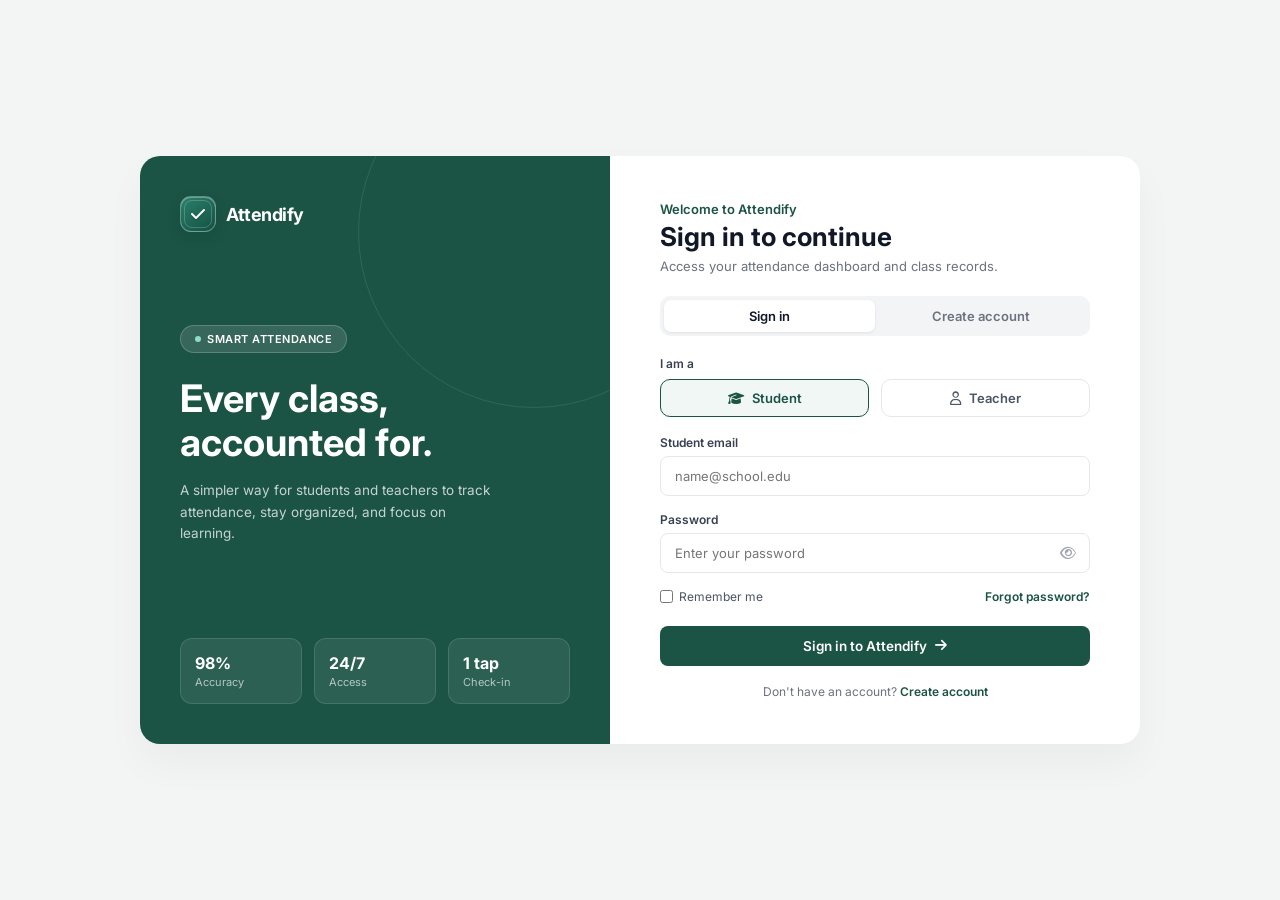
==== System.OOP/index.html @ 72d62e88 "v0.01" ====
<!DOCTYPE html>
<html lang="en">
<head>
  <meta charset="UTF-8" />
  <meta name="viewport" content="width=device-width, initial-scale=1.0" />
  <title>Attendify - Sign In</title>
  <link rel="preconnect" href="https://fonts.googleapis.com">
  <link rel="preconnect" href="https://fonts.gstatic.com" crossorigin>
  <link href="https://fonts.googleapis.com/css2?family=Inter:wght@400;500;600;700&display=swap" rel="stylesheet">
  <link rel="stylesheet" href="https://cdnjs.cloudflare.com/ajax/libs/font-awesome/6.4.0/css/all.min.css">
  <link rel="stylesheet" href="style.css" />
</head>
<body>

  <div class="card-container">
    <!-- Left Hero Section -->
    <div class="left-panel">
      <div class="brand">
        <div class="brand-icon">
          <i class="fa-solid fa-check"></i>
        </div>
        <span class="brand-name">Attendify</span>
      </div>

      <div class="hero-content">
        <div class="badge">
          <span class="dot"></span> SMART ATTENDANCE
        </div>
        <h1>Every class,<br>accounted for.</h1>
        <p>A simpler way for students and teachers to track attendance, stay organized, and focus on learning.</p>
      </div>

      <div class="stats-grid">
        <div class="stat-card">
          <h3>98%</h3>
          <p>Accuracy</p>
        </div>
        <div class="stat-card">
          <h3>24/7</h3>
          <p>Access</p>
        </div>
        <div class="stat-card">
          <h3>1 tap</h3>
          <p>Check-in</p>
        </div>
      </div>
    </div>

    <!-- Right Form Section -->
    <div class="right-panel">
      <div class="form-header">
        <p class="welcome-tag">Welcome to Attendify</p>
        <h2>Sign in to continue</h2>
        <p class="subtitle">Access your attendance dashboard and class records.</p>
      </div>

      <div class="tab-switcher">
        <a href="index.html" class="tab-btn active">Sign in</a>
        <a href="signup.html" class="tab-btn">Create account</a>
      </div>

      <form id="login-form">
        <label class="input-label">I am a</label>
        <div class="role-selector">
          <button type="button" class="role-btn active" data-role="student">
            <i class="fa-solid fa-graduation-cap"></i> Student
          </button>
          <button type="button" class="role-btn" data-role="teacher">
            <i class="fa-regular fa-user"></i> Teacher
          </button>
        </div>

        <div class="input-group">
          <label for="email" id="email-label">Student email</label>
          <input type="email" id="email" placeholder="name@school.edu" required />
        </div>

        <div class="input-group">
          <label for="password">Password</label>
          <div class="password-wrapper">
            <input type="password" id="password" placeholder="Enter your password" required />
            <i class="fa-regular fa-eye toggle-password" id="togglePassword"></i>
          </div>
        </div>

        <div class="form-options">
          <label class="remember-me">
            <input type="checkbox" />
            <span>Remember me</span>
          </label>
          <a href="#" class="forgot-pass">Forgot password?</a>
        </div>

        <button type="submit" class="submit-btn">
          Sign in to Attendify <i class="fa-solid fa-arrow-right"></i>
        </button>

        <p class="footer-text">
          Don't have an account? <a href="signup.html">Create account</a>
        </p>
      </form>
    </div>
  </div>

  <script src="script.js"></script>
</body>
</html>
---- System.OOP/style.css ----
* {
  margin: 0;
  padding: 0;
  box-sizing: border-box;
  font-family: 'Inter', sans-serif;
}

body {
  background-color: #f3f5f4;
  min-height: 100vh;
  display: flex;
  align-items: center;
  justify-content: center;
  padding: 20px;
}

.card-container {
  display: flex;
  width: 100%;
  max-width: 1000px;
  background: #ffffff;
  border-radius: 20px;
  overflow: hidden;
  box-shadow: 0 20px 40px rgba(0, 0, 0, 0.04);
  min-height: 580px;
}

.left-panel {
  flex: 1;
  background-color: #1b5344;
  color: #ffffff;
  padding: 40px;
  display: flex;
  flex-direction: column;
  justify-content: space-between;
  position: relative;
  overflow: hidden;
}

.left-panel::before {
  content: '';
  position: absolute;
  top: -100px;
  right: -100px;
  width: 350px;
  height: 350px;
  border: 1px solid rgba(255, 255, 255, 0.1);
  border-radius: 50%;
  pointer-events: none;
}

.brand {
  display: flex;
  align-items: center;
  gap: 10px;
  z-index: 1;
}

.brand-icon {
  position: relative;
  width: 36px;
  height: 36px;
  flex: 0 0 36px;
  overflow: hidden;
  background: linear-gradient(145deg, #2b806d 0%, #145142 100%);
  border: 1px solid rgba(255, 255, 255, 0.32);
  border-radius: 11px;
  color: #ffffff;
  display: flex;
  align-items: center;
  justify-content: center;
  font-size: 16px;
  box-shadow: 0 5px 12px rgba(13, 61, 49, 0.24), inset 0 1px 0 rgba(255, 255, 255, 0.3);
}

.brand-icon::after {
  position: absolute;
  inset: 3px;
  border: 1px solid rgba(255, 255, 255, 0.2);
  border-radius: 8px;
  content: '';
  pointer-events: none;
}

.brand-icon i {
  position: relative;
  z-index: 1;
  filter: drop-shadow(0 1px 1px rgba(0, 0, 0, 0.18));
}

.brand-name {
  font-size: 18px;
  font-weight: 700;
  letter-spacing: -0.45px;
}

.hero-content {
  z-index: 1;
  margin: 30px 0;
}

.badge {
  display: inline-flex;
  align-items: center;
  gap: 6px;
  background: rgba(255, 255, 255, 0.12);
  border: 1px solid rgba(255, 255, 255, 0.2);
  padding: 6px 14px;
  border-radius: 20px;
  font-size: 11px;
  font-weight: 600;
  letter-spacing: 0.5px;
  margin-bottom: 24px;
}

.dot {
  width: 6px;
  height: 6px;
  background-color: #8edec6;
  border-radius: 50%;
}

.hero-content h1 {
  font-size: 38px;
  line-height: 1.15;
  font-weight: 700;
  margin-bottom: 16px;
}

.hero-content p {
  color: rgba(255, 255, 255, 0.75);
  font-size: 13.5px;
  line-height: 1.6;
  max-width: 320px;
}

.stats-grid {
  display: flex;
  gap: 12px;
  z-index: 1;
}

.stat-card {
  flex: 1;
  background: rgba(255, 255, 255, 0.08);
  border: 1px solid rgba(255, 255, 255, 0.12);
  padding: 14px;
  border-radius: 12px;
}

.stat-card h3 {
  font-size: 16px;
  font-weight: 700;
}

.stat-card p {
  font-size: 11px;
  color: rgba(255, 255, 255, 0.65);
  margin-top: 2px;
}

.right-panel {
  flex: 1.1;
  padding: 45px 50px;
  display: flex;
  flex-direction: column;
  justify-content: center;
}

.welcome-tag {
  color: #1b5344;
  font-size: 13px;
  font-weight: 600;
  margin-bottom: 4px;
}

.form-header h2 {
  font-size: 26px;
  color: #111827;
  font-weight: 700;
}

.subtitle {
  color: #6b7280;
  font-size: 13px;
  margin-top: 6px;
  margin-bottom: 22px;
}

.tab-switcher {
  display: flex;
  background: #f3f4f6;
  padding: 4px;
  border-radius: 10px;
  margin-bottom: 20px;
}

.tab-btn {
  flex: 1;
  padding: 8px;
  border: none;
  background: transparent;
  color: #6b7280;
  font-size: 13px;
  font-weight: 600;
  border-radius: 7px;
  cursor: pointer;
  text-decoration: none;
  text-align: center;
  transition: all 0.2s ease;
}

.tab-btn.active {
  background: #ffffff;
  color: #111827;
  box-shadow: 0 1px 3px rgba(0, 0, 0, 0.08);
}

.input-label {
  display: block;
  font-size: 12px;
  font-weight: 600;
  color: #374151;
  margin-bottom: 8px;
}

.role-selector {
  display: flex;
  gap: 12px;
  margin-bottom: 18px;
}

.role-btn {
  flex: 1;
  display: flex;
  align-items: center;
  justify-content: center;
  gap: 8px;
  padding: 10px;
  border: 1px solid #e5e7eb;
  border-radius: 10px;
  background: #ffffff;
  color: #4b5563;
  font-size: 13px;
  font-weight: 600;
  cursor: pointer;
  transition: all 0.2s ease;
}

.role-btn.active {
  border-color: #1b5344;
  background: #f0f7f5;
  color: #1b5344;
}

.name-grid {
  display: flex;
  gap: 10px;
}

.name-grid .input-group {
  flex: 2;
}

.name-grid .input-group.mi-group {
  flex: 1;
}

.input-group {
  margin-bottom: 16px;
}

.input-group label {
  display: block;
  font-size: 12px;
  font-weight: 600;
  color: #374151;
  margin-bottom: 6px;
}

.input-group input {
  width: 100%;
  padding: 11px 14px;
  border: 1px solid #e5e7eb;
  border-radius: 8px;
  font-size: 13px;
  outline: none;
  color: #111827;
}

.input-group input:focus {
  border-color: #1b5344;
}

.password-wrapper {
  position: relative;
}

.toggle-password {
  position: absolute;
  right: 14px;
  top: 50%;
  transform: translateY(-50%);
  color: #9ca3af;
  cursor: pointer;
  font-size: 14px;
}

.form-options {
  display: flex;
  justify-content: space-between;
  align-items: center;
  font-size: 12px;
  margin-bottom: 22px;
}

.remember-me {
  display: flex;
  align-items: center;
  gap: 6px;
  color: #4b5563;
  cursor: pointer;
}

.forgot-pass {
  color: #1b5344;
  text-decoration: none;
  font-weight: 600;
}

.submit-btn {
  width: 100%;
  padding: 12px;
  background: #1b5344;
  color: white;
  border: none;
  border-radius: 8px;
  font-size: 13.5px;
  font-weight: 600;
  cursor: pointer;
  display: flex;
  align-items: center;
  justify-content: center;
  gap: 8px;
  transition: background 0.2s ease;
}

.submit-btn:hover {
  background: #144034;
}

.footer-text {
  text-align: center;
  font-size: 12px;
  color: #6b7280;
  margin-top: 18px;
}

.footer-text a {
  color: #1b5344;
  text-decoration: none;
  font-weight: 600;
}

/* Dashboard Styles */
body.dashboard-body {
  background-color: #f6f8f7;
  display: block;
  min-height: 100vh;
  padding: 0;
}

.navbar {
  background: #ffffff;
  padding: 16px 40px;
  display: flex;
  justify-content: space-between;
  align-items: center;
  border-bottom: 1px solid #e5e7eb;
}

.nav-brand {
  display: flex;
  align-items: center;
  gap: 10px;
}

.nav-brand .brand-name {
  color: #111827;
  font-weight: 700;
  font-size: 18px;
  letter-spacing: -0.45px;
}

.user-nav {
  display: flex;
  align-items: center;
  gap: 12px;
}

.philippine-clock {
  display: flex;
  min-width: 90px;
  flex-direction: column;
  align-items: flex-end;
  gap: 2px;
  margin-right: 4px;
  color: #35534a;
  font-variant-numeric: tabular-nums;
}

.philippine-clock span {
  color: #7b8581;
  font-size: 8px;
  font-weight: 700;
  letter-spacing: 0.08em;
}

.philippine-clock time {
  font-size: 11px;
  font-weight: 600;
  white-space: nowrap;
}

.philippine-clock #philippine-date {
  color: #7b8581;
  font-size: 9px;
  font-weight: 500;
}

.user-info {
  text-align: right;
  display: flex;
  flex-direction: column;
}

.user-display-name {
  font-size: 13px;
  font-weight: 700;
  color: #111827;
}

.user-role-badge {
  font-size: 11px;
  color: #6b7280;
}

.user-avatar {
  width: 34px;
  height: 34px;
  background-color: #d1fae5;
  color: #1b5344;
  font-weight: 700;
  font-size: 13px;
  border-radius: 50%;
  display: flex;
  align-items: center;
  justify-content: center;
}

.user-avatar img {
  width: 100%;
  height: 100%;
  border-radius: 50%;
  object-fit: cover;
}

.user-avatar-wrapper {
  position: relative;
  display: block;
  flex: 0 0 34px;
  width: 34px;
  height: 34px;
  border-radius: 50%;
}

.avatar-overlay {
  position: absolute;
  inset: 0;
  display: flex;
  align-items: center;
  justify-content: center;
  border-radius: 50%;
  background: rgb(17 24 39 / 55%);
  color: #ffffff;
  font-size: 13px;
  opacity: 0;
  pointer-events: none;
  transition: opacity 0.2s ease;
}

.user-avatar-wrapper:hover .avatar-overlay,
.user-avatar-wrapper:focus-visible .avatar-overlay {
  opacity: 1;
}

.btn-signout {
  background: #ffffff;
  border: 1px solid #e5e7eb;
  padding: 8px 16px;
  border-radius: 20px;
  font-size: 12px;
  font-weight: 600;
  color: #374151;
  cursor: pointer;
  transition: all 0.2s ease;
}

.btn-signout:hover {
  background: #f3f4f6;
}

.dashboard-container {
  max-width: 1120px;
  margin: 40px auto;
  padding: 0 20px;
}

.dashboard-header {
  display: flex;
  justify-content: space-between;
  align-items: flex-start;
  margin-bottom: 30px;
}

.section-tag {
  color: #1b5344;
  font-size: 13px;
  font-weight: 600;
  margin-bottom: 6px;
}

.dashboard-header h1 {
  font-size: 32px;
  color: #111827;
  font-weight: 700;
}

.btn-join-class {
  background: #1b5344;
  color: #ffffff;
  text-decoration: none;
  border: none;
  padding: 10px 20px;
  border-radius: 8px;
  font-size: 13px;
  font-weight: 600;
  cursor: pointer;
  display: flex;
  align-items: center;
  gap: 8px;
}

.btn-join-class:hover {
  background: #144034;
}

.dashboard-grid {
  display: grid;
  grid-template-columns: 1.8fr 1fr;
  gap: 24px;
  margin-bottom: 40px;
}

.student-pass-card {
  background-color: #1b5344;
  border-radius: 18px;
  color: #ffffff;
  display: flex;
  overflow: hidden;
  box-shadow: 0 10px 25px rgba(27, 83, 68, 0.15);
}

.pass-info-side {
  flex: 1.2;
  padding: 32px;
  display: flex;
  flex-direction: column;
  justify-content: space-between;
}

.pass-badge {
  margin-bottom: 16px;
}

.pass-field {
  margin-bottom: 16px;
}

.pass-field label {
  font-size: 12px;
  color: rgba(255, 255, 255, 0.65);
  display: block;
  margin-bottom: 4px;
}

.pass-field h2 {
  font-size: 26px;
  font-weight: 700;
}

.pass-field h3 {
  font-size: 18px;
  font-weight: 700;
  letter-spacing: 0.5px;
}

.pass-footer {
  font-size: 12px;
  color: rgba(255, 255, 255, 0.75);
  display: flex;
  align-items: center;
  gap: 6px;
  border-top: 1px solid rgba(255, 255, 255, 0.15);
  padding-top: 16px;
}

.pass-qr-side {
  flex: 1;
  background-color: #144034;
  padding: 32px 24px;
  display: flex;
  flex-direction: column;
  align-items: center;
  justify-content: center;
  text-align: center;
}

.qr-box {
  background: #ffffff;
  padding: 16px;
  border-radius: 14px;
  margin-bottom: 16px;
  display: flex;
  align-items: center;
  justify-content: center;
}

.qr-box img, .qr-box canvas {
  width: 140px !important;
  height: 140px !important;
}

.qr-title {
  font-size: 13px;
  font-weight: 700;
  margin-bottom: 2px;
}

.qr-sub {
  font-size: 11px;
  color: rgba(255, 255, 255, 0.65);
}

.dashboard-sidebar {
  display: flex;
  flex-direction: column;
  gap: 20px;
}

.dash-card {
  background: #ffffff;
  border: 1px solid #e5e7eb;
  border-radius: 16px;
  padding: 24px;
}

.dash-card-header {
  display: flex;
  justify-content: space-between;
  align-items: center;
  font-size: 13px;
  font-weight: 600;
  color: #374151;
  margin-bottom: 12px;
}

.icon-bubble {
  width: 28px;
  height: 28px;
  background: #ecfdf5;
  color: #10b981;
  border-radius: 50%;
  display: flex;
  align-items: center;
  justify-content: center;
  font-size: 12px;
}

.attendance-stat {
  font-size: 34px;
  font-weight: 700;
  color: #111827;
  margin-bottom: 12px;
}

.progress-bar {
  width: 100%;
  height: 8px;
  background: #e5e7eb;
  border-radius: 4px;
  overflow: hidden;
  margin-bottom: 12px;
}

.progress-fill {
  height: 100%;
  background-color: #1b5344;
  border-radius: 4px;
}

.stat-caption {
  font-size: 11px;
  color: #6b7280;
}

.profile-card h4 {
  font-size: 13px;
  font-weight: 700;
  color: #111827;
  margin-bottom: 14px;
}

.profile-upload-link {
  display: inline-flex;
  align-items: center;
  gap: 6px;
  margin-top: 10px;
  padding: 8px 12px;
  border-radius: 8px;
  background: #1b5344;
  color: #ffffff;
  font-size: 12px;
  font-weight: 600;
  text-decoration: none;
  transition: background-color 0.2s ease;
}

.profile-upload-link:hover {
  background: #144034;
}

.profile-upload-link:focus-visible {
  outline: 2px solid #1b5344;
  outline-offset: 2px;
}

.detail-row {
  display: flex;
  justify-content: space-between;
  align-items: center;
  font-size: 12px;
  padding: 8px 0;
}

.detail-row span {
  color: #6b7280;
}

.detail-row strong {
  color: #111827;
  font-weight: 600;
}

.classes-section h3 {
  font-size: 18px;
  color: #111827;
  font-weight: 700;
}

.student-classes-heading {
  display: flex;
  align-items: flex-end;
  justify-content: space-between;
  gap: 16px;
}

.student-classes-link {
  display: inline-flex;
  align-items: center;
  gap: 7px;
  color: #1b695b;
  font-size: 12px;
  font-weight: 600;
  text-decoration: none;
}

.student-classes-link:hover {
  text-decoration: underline;
}

.empty-classes-card {
  background: #ffffff;
  border: 1px dashed #d1d5db;
  border-radius: 16px;
  padding: 40px;
  text-align: center;
}

.empty-icon-box {
  width: 44px;
  height: 44px;
  background: #ecfdf5;
  color: #1b5344;
  border-radius: 10px;
  display: flex;
  align-items: center;
  justify-content: center;
  margin: 0 auto 12px;
  font-size: 18px;
}

.empty-classes-card h4 {
  font-size: 14px;
  color: #111827;
  font-weight: 600;
  margin-bottom: 4px;
}

.empty-classes-card p {
  font-size: 12px;
  color: #6b7280;
}

#my-classes-list {
  display: grid;
  grid-template-columns: repeat(auto-fit, minmax(230px, 1fr));
  gap: 16px;
  margin-top: 18px;
}

.student-class-card {
  padding: 18px;
  border: 1px solid #e5e7eb;
  border-radius: 14px;
  background: #ffffff;
  box-shadow: 0 3px 10px rgba(15, 23, 42, 0.03);
}

.student-class-card h4 {
  margin: 10px 0 8px;
  color: #111827;
  font-size: 14px;
  font-weight: 700;
}

.student-class-card p {
  margin-top: 5px;
  color: #6b7280;
  font-size: 12px;
}

.student-class-status {
  display: inline-flex;
  padding: 5px 9px;
  border-radius: 16px;
  background: #fff3e3;
  color: #a96312;
  font-size: 10px;
  font-weight: 600;
}

.student-class-status.is-enrolled {
  background: #eaf5ef;
  color: #26765e;
}

.student-class-card.is-pending {
  border-color: #f0dfc7;
}

.student-sections-page {
  display: block;
  min-height: 100vh;
  padding: 0;
  background: #f6f8f7;
}

.student-sections-container {
  width: min(100% - 40px, 1120px);
  margin: 34px auto 60px;
}

.student-sections-heading {
  display: flex;
  align-items: flex-end;
  justify-content: space-between;
  gap: 20px;
  margin-bottom: 24px;
}

.student-sections-heading h1 {
  margin-bottom: 7px;
  color: #111827;
  font-size: 30px;
}

.student-sections-grid {
  display: grid;
  grid-template-columns: repeat(auto-fit, minmax(260px, 1fr));
  gap: 18px;
}

.student-section-card {
  padding: 20px;
  border: 1px solid #e3e9e6;
  border-radius: 16px;
  background: #ffffff;
  box-shadow: 0 5px 16px rgba(15, 23, 42, 0.04);
}

.student-section-card-header {
  display: flex;
  align-items: center;
  justify-content: space-between;
  margin-bottom: 18px;
}

.student-section-icon {
  display: grid;
  width: 40px;
  height: 40px;
  place-items: center;
  border-radius: 11px;
  background: #e6f4ea;
  color: #1b5344;
}

.student-section-icon.olive {
  background: #f3f4e6;
  color: #5c6334;
}

.student-section-icon.slate {
  background: #e9eff4;
  color: #3b556e;
}

.student-section-card > .section-label {
  margin-bottom: 5px;
}

.student-section-card h2 {
  margin-bottom: 9px;
  color: #17211e;
  font-size: 17px;
  line-height: 1.35;
}

.student-section-meta {
  margin-top: 5px;
  color: #6b7280;
  font-size: 12px;
}

.student-section-attendance {
  margin-top: 18px;
  padding-top: 15px;
  border-top: 1px solid #edf0ef;
}

.student-section-attendance > strong {
  color: #34413b;
  font-size: 12px;
}

.student-section-attendance > p {
  margin-top: 7px;
  color: #6b7280;
  font-size: 11px;
}

.student-section-progress {
  height: 6px;
  margin-top: 12px;
  overflow: hidden;
  border-radius: 6px;
  background: #e8eeeb;
}

.student-section-progress span {
  display: block;
  height: 100%;
  border-radius: inherit;
  background: #5d9c78;
}

.student-section-rate {
  display: block;
  margin-top: 7px;
  color: #36775e;
  font-size: 10px;
  font-weight: 600;
}

@media (max-width: 900px) {
  .dashboard-grid {
    grid-template-columns: 1fr;
  }
  .student-pass-card {
    flex-direction: column;
  }
  .name-grid {
    flex-direction: column;
    gap: 0;
  }
}

/* Modal Overlay Styling */
.modal-overlay {
  position: fixed;
  top: 0;
  left: 0;
  width: 100vw;
  height: 100vh;
  background-color: rgba(15, 23, 42, 0.45);
  backdrop-filter: blur(4px);
  display: flex;
  align-items: center;
  justify-content: center;
  z-index: 1000;
  padding: 20px;
}

.modal-card {
  background: #ffffff;
  width: 100%;
  max-width: 440px;
  border-radius: 20px;
  padding: 32px;
  position: relative;
  box-shadow: 0 20px 40px rgba(0, 0, 0, 0.15);
  animation: modalFadeIn 0.25s ease-out;
}

@keyframes modalFadeIn {
  from {
    opacity: 0;
    transform: translateY(10px) scale(0.98);
  }
  to {
    opacity: 1;
    transform: translateY(0) scale(1);
  }
}

.modal-close-btn {
  position: absolute;
  top: 20px;
  right: 20px;
  width: 30px;
  height: 30px;
  border-radius: 50%;
  background: #f3f4f6;
  color: #6b7280;
  display: flex;
  align-items: center;
  justify-content: center;
  text-decoration: none;
  font-size: 18px;
  font-weight: 600;
  transition: all 0.2s ease;
}

.modal-close-btn:hover {
  background: #e5e7eb;
  color: #111827;
}

.modal-tag {
  color: #1b5344;
  font-size: 11px;
  font-weight: 700;
  letter-spacing: 0.8px;
  margin-bottom: 6px;
}

.modal-card h2 {
  font-size: 22px;
  color: #111827;
  font-weight: 700;
  margin-bottom: 6px;
}

.modal-sub {
  font-size: 13px;
  color: #6b7280;
  line-height: 1.5;
  margin-bottom: 24px;
}

.btn-modal-submit {
  margin-top: 8px;
}

.join-class-overlay {
  background:
    radial-gradient(circle at 18% 18%, rgba(84, 166, 139, 0.22), transparent 34%),
    rgba(13, 31, 26, 0.62);
  backdrop-filter: blur(7px);
}

.join-class-modal-card {
  max-width: 460px;
  max-height: calc(100vh - 40px);
  padding: 38px;
  overflow-x: hidden;
  overflow-y: auto;
  border: 1px solid rgba(255, 255, 255, 0.8);
  border-radius: 24px;
  box-shadow: 0 28px 80px rgba(10, 38, 30, 0.28);
}

.join-class-modal-card::before {
  position: absolute;
  top: -96px;
  right: -72px;
  width: 210px;
  height: 210px;
  border: 1px solid rgba(27, 83, 68, 0.08);
  border-radius: 50%;
  content: '';
  pointer-events: none;
}

.join-class-modal-card .modal-close-btn {
  z-index: 1;
  width: 36px;
  height: 36px;
  color: #64736d;
  text-decoration: none;
}

.join-class-modal-card .modal-close-btn:hover {
  background: #e7f2ed;
  color: #1b5344;
  transform: rotate(90deg);
}

.join-modal-icon {
  display: grid;
  width: 58px;
  height: 58px;
  margin-bottom: 22px;
  place-items: center;
  border: 1px solid #d6ebe2;
  border-radius: 18px;
  background: linear-gradient(145deg, #eff9f4, #dcefe6);
  color: #1b6954;
  font-size: 23px;
  box-shadow: 0 8px 18px rgba(27, 105, 84, 0.1);
}

.join-modal-tag {
  display: flex;
  align-items: center;
  gap: 8px;
  margin-bottom: 8px;
}

.join-modal-tag span {
  width: 7px;
  height: 7px;
  border-radius: 50%;
  background: #45a77f;
  box-shadow: 0 0 0 4px #e8f5ee;
}

.join-class-modal-card h2 {
  margin-bottom: 8px;
  font-size: 26px;
  letter-spacing: -0.7px;
}

.join-class-modal-card .modal-sub {
  max-width: 340px;
  margin-bottom: 20px;
  font-size: 14px;
  line-height: 1.65;
}

.join-modal-tip {
  display: flex;
  align-items: flex-start;
  gap: 10px;
  margin-bottom: 24px;
  padding: 12px 14px;
  border: 1px solid #e1eee7;
  border-radius: 12px;
  background: #f5faf7;
  color: #53665d;
  font-size: 12px;
  line-height: 1.5;
}

.join-modal-tip i {
  margin-top: 2px;
  color: #2d8a69;
}

.join-code-group {
  margin-bottom: 18px;
}

.join-code-group label {
  margin-bottom: 8px;
  color: #293a32;
  font-size: 13px;
}

.join-code-field {
  position: relative;
}

.join-code-field > i {
  position: absolute;
  top: 50%;
  left: 15px;
  z-index: 1;
  color: #729184;
  transform: translateY(-50%);
}

.join-code-field input {
  min-height: 52px;
  padding: 12px 15px 12px 43px;
  border: 1px solid #dce6e0;
  border-radius: 12px;
  background: #fbfdfc;
  font-size: 15px;
  font-weight: 600;
  letter-spacing: 0.08em;
  transition: border-color 0.2s ease, box-shadow 0.2s ease, background 0.2s ease;
}

.join-code-field input::placeholder {
  color: #a4b2ab;
  font-size: 14px;
  font-weight: 500;
  letter-spacing: 0.04em;
}

.join-code-field input:focus {
  border-color: #3a9072;
  background: #ffffff;
  box-shadow: 0 0 0 4px rgba(58, 144, 114, 0.12);
  outline: none;
}

.join-code-hint {
  margin-top: 7px;
  color: #8a9690;
  font-size: 11px;
}

.join-class-modal-card .btn-modal-submit {
  display: flex;
  min-height: 50px;
  align-items: center;
  justify-content: center;
  gap: 10px;
  border-radius: 12px;
  box-shadow: 0 8px 16px rgba(27, 83, 68, 0.18);
  transition: background 0.2s ease, box-shadow 0.2s ease, transform 0.2s ease;
}

.join-class-modal-card .btn-modal-submit:hover {
  background: #144034;
  box-shadow: 0 11px 20px rgba(27, 83, 68, 0.23);
  transform: translateY(-1px);
}

.join-class-modal-card .btn-modal-submit i {
  font-size: 13px;
  transition: transform 0.2s ease;
}

.join-class-modal-card .btn-modal-submit:hover i {
  transform: translateX(3px);
}

@media (max-width: 520px) {
  .join-class-modal-card {
    padding: 30px 24px;
    border-radius: 20px;
  }

  .join-class-modal-card h2 {
    font-size: 23px;
  }
}

/* Upload Photo Page Layout */
.upload-page-container {
  display: flex;
  align-items: center;
  justify-content: center;
  min-height: calc(100vh - 80px);
  padding: 20px;
}

.upload-card {
  background: #ffffff;
  width: 100%;
  max-width: 480px;
  border-radius: 20px;
  padding: 36px;
  position: relative;
  box-shadow: 0 20px 40px rgba(0, 0, 0, 0.06);
  border: 1px solid #e5e7eb;
}

.photo-preview-area {
  display: flex;
  flex-direction: column;
  align-items: center;
  justify-content: center;
  padding: 30px;
  border: 2px dashed #d1d5db;
  border-radius: 16px;
  background: #f9fafb;
  margin-bottom: 24px;
  text-align: center;
}

.preview-avatar {
  width: 110px;
  height: 110px;
  border-radius: 50%;
  background-color: #d1fae5;
  color: #1b5344;
  font-weight: 700;
  font-size: 32px;
  display: flex;
  align-items: center;
  justify-content: center;
  overflow: hidden;
  margin-bottom: 14px;
  box-shadow: 0 4px 12px rgba(0, 0, 0, 0.08);
}

.preview-avatar img {
  width: 100%;
  height: 100%;
  object-fit: cover;
}

.preview-text {
  font-size: 12px;
  color: #6b7280;
}

.photo-action-buttons {
  display: flex;
  gap: 12px;
}

.photo-action-buttons button {
  flex: 1;
}

.photo-action-buttons button:disabled {
  opacity: 0.5;
  cursor: not-allowed;
}

/* Teacher Dashboard Base */
body.teacher-dashboard-body {
  background-color: #f6f8f7;
  display: block;
  min-height: 100vh;
  padding: 0;
}

.btn-create-section {
  background: #ffffff;
  color: #111827;
  border: 1px solid #e5e7eb;
  padding: 10px 18px;
  border-radius: 10px;
  font-size: 13px;
  font-weight: 600;
  cursor: pointer;
  display: flex;
  align-items: center;
  gap: 8px;
  box-shadow: 0 1px 2px rgba(0, 0, 0, 0.04);
  transition: all 0.2s ease;
}

.btn-create-section:hover {
  background: #f9fafb;
  border-color: #d1d5db;
}

/* Sections Toolbar */
.sections-toolbar {
  display: flex;
  justify-content: space-between;
  align-items: flex-end;
  margin-bottom: 24px;
}

.sections-toolbar h3 {
  font-size: 16px;
  font-weight: 700;
  color: #111827;
}

.subtitle-sm {
  font-size: 12px;
  color: #6b7280;
  margin-top: 2px;
}

.view-archive-link {
  font-size: 12.5px;
  font-weight: 600;
  color: #1b5344;
  text-decoration: none;
}

.view-archive-link:hover {
  text-decoration: underline;
}

/* Folder-Style Section Cards Grid */
.sections-grid {
  display: grid;
  grid-template-columns: repeat(3, 1fr);
  gap: 24px;
  margin-bottom: 32px;
}

.folder-card {
  position: relative;
  padding-top: 12px;
  cursor: pointer;
  transition: transform 0.2s ease;
}

.folder-card:hover {
  transform: translateY(-2px);
}

/* Top-left folder tab protrusion */
.folder-tab {
  position: absolute;
  top: 0;
  left: 0;
  width: 115px;
  height: 22px;
  background: #ffffff;
  border: 1px solid #e5e7eb;
  border-bottom: none;
  border-top-left-radius: 14px;
  border-top-right-radius: 14px;
  z-index: 1;
}

.folder-body {
  position: relative;
  background: #ffffff;
  border: 1px solid #e5e7eb;
  border-radius: 16px;
  border-top-left-radius: 0;
  padding: 22px 24px;
  box-shadow: 0 4px 12px rgba(0, 0, 0, 0.02);
  z-index: 2;
}

/* Hide seam between tab and body */
.folder-body::before {
  content: '';
  position: absolute;
  top: -2px;
  left: 0;
  width: 113px;
  height: 4px;
  background: #ffffff;
}

.folder-top {
  display: flex;
  justify-content: space-between;
  align-items: center;
  margin-bottom: 18px;
}

.folder-icon {
  width: 38px;
  height: 38px;
  border-radius: 10px;
  display: flex;
  align-items: center;
  justify-content: center;
  font-size: 15px;
}

.folder-icon.green {
  background-color: #e6f4ea;
  color: #1b5344;
}

.folder-icon.olive {
  background-color: #f3f4e6;
  color: #5c6334;
}

.folder-icon.slate {
  background-color: #e9eff4;
  color: #3b556e;
}

.folder-actions {
  display: flex;
  align-items: center;
  gap: 10px;
}

.course-pill {
  background: #f3f4f6;
  color: #4b5563;
  font-size: 11px;
  font-weight: 600;
  padding: 4px 10px;
  border-radius: 20px;
}

.btn-delete-section {
  background: transparent;
  border: none;
  color: #dc2626;
  font-size: 13px;
  cursor: pointer;
  padding: 4px;
  opacity: 0.75;
  transition: opacity 0.2s ease;
}

.btn-delete-section:hover {
  opacity: 1;
}

.teacher-dialog-overlay {
  position: fixed;
  inset: 0;
  z-index: 1100;
  display: flex;
  align-items: center;
  justify-content: center;
  padding: 20px;
  background: rgba(15, 23, 42, 0.5);
  backdrop-filter: blur(5px);
  animation: modalFadeIn 0.18s ease-out;
}

.teacher-dialog {
  width: 100%;
  max-width: 430px;
  padding: 30px;
  border: 1px solid #e5e7eb;
  border-radius: 20px;
  background: #ffffff;
  box-shadow: 0 24px 60px rgba(15, 23, 42, 0.2);
  text-align: center;
}

.teacher-dialog-icon {
  display: grid;
  width: 52px;
  height: 52px;
  margin: 0 auto 18px;
  place-items: center;
  border-radius: 16px;
  background: #ecfdf5;
  color: #1b5344;
  font-size: 20px;
}

.teacher-dialog-icon.is-destructive {
  background: #fef2f2;
  color: #dc2626;
}

.teacher-dialog-title {
  margin-bottom: 8px;
  color: #111827;
  font-size: 20px;
  font-weight: 700;
}

.teacher-dialog-message {
  color: #6b7280;
  font-size: 13px;
  line-height: 1.6;
  overflow-wrap: anywhere;
}

.teacher-dialog-actions {
  display: flex;
  justify-content: center;
  gap: 10px;
  margin-top: 26px;
}

.teacher-dialog-actions button {
  min-height: 42px;
  padding: 0 16px;
  border: 1px solid transparent;
  border-radius: 10px;
  font: inherit;
  font-size: 13px;
  font-weight: 600;
  cursor: pointer;
  transition: background-color 0.2s ease, border-color 0.2s ease, transform 0.2s ease;
}

.teacher-dialog-actions button:hover {
  transform: translateY(-1px);
}

.teacher-dialog-cancel {
  border-color: #e5e7eb !important;
  background: #ffffff;
  color: #374151;
}

.teacher-dialog-cancel:hover {
  background: #f9fafb;
}

.teacher-dialog-confirm {
  background: #1b5344;
  color: #ffffff;
}

.teacher-dialog-confirm:hover {
  background: #144034;
}

.teacher-dialog-confirm.is-destructive {
  background: #dc2626;
}

.teacher-dialog-confirm.is-destructive:hover {
  background: #b91c1c;
}

.teacher-dialog-actions button:focus-visible {
  outline: 3px solid rgba(27, 83, 68, 0.25);
  outline-offset: 2px;
}

.section-label {
  font-size: 11px;
  font-weight: 700;
  color: #1b5344;
  letter-spacing: 0.6px;
  margin-bottom: 4px;
}

.course-title {
  font-size: 15.5px;
  font-weight: 700;
  color: #111827;
  margin-bottom: 6px;
}

.course-schedule {
  font-size: 12px;
  color: #6b7280;
  margin-bottom: 18px;
}

.folder-footer {
  border-top: 1px solid #f3f4f6;
  padding-top: 14px;
  font-size: 12px;
  color: #6b7280;
}

/* Bottom Next Class Banner */
.next-class-banner {
  background: #ffffff;
  border: 1px solid #e5e7eb;
  border-radius: 16px;
  padding: 18px 24px;
  display: flex;
  justify-content: space-between;
  align-items: center;
  box-shadow: 0 2px 8px rgba(0, 0, 0, 0.02);
}

.next-class-left {
  display: flex;
  align-items: center;
  gap: 14px;
}

.clock-icon-box {
  width: 38px;
  height: 38px;
  background-color: #ecfdf5;
  color: #1b5344;
  border-radius: 10px;
  display: flex;
  align-items: center;
  justify-content: center;
  font-size: 15px;
}

.next-class-left h5 {
  font-size: 13.5px;
  font-weight: 700;
  color: #111827;
  margin-bottom: 2px;
}

.next-class-left p {
  font-size: 12px;
  color: #6b7280;
}

.next-class-right {
  text-align: right;
  display: flex;
  flex-direction: column;
}

.next-class-right strong {
  font-size: 13px;
  font-weight: 700;
  color: #111827;
  margin-bottom: 2px;
}

.next-class-right span {
  font-size: 12px;
  color: #6b7280;
}

/* Responsive Teacher Grid */
@media (max-width: 960px) {
  .sections-grid {
    grid-template-columns: repeat(2, 1fr);
  }
}

@media (max-width: 640px) {
  .navbar {
    padding: 12px 16px;
  }
  .user-nav {
    gap: 8px;
  }
  .philippine-clock {
    min-width: auto;
  }
  .philippine-clock span {
    font-size: 7px;
  }
  .philippine-clock time {
    font-size: 10px;
  }
  .philippine-clock #philippine-date {
    font-size: 8px;
  }
  .sections-grid {
    grid-template-columns: 1fr;
  }
  .next-class-banner {
    flex-direction: column;
    align-items: flex-start;
    gap: 12px;
  }
  .next-class-right {
    text-align: left;
  }
}

/* Create Section Modal Additions */
.modal-card-wide {
  max-width: 480px;
}

.two-col-grid {
  display: grid;
  grid-template-columns: 1fr 1fr;
  gap: 14px;
}

.modal-footer-actions {
  display: flex;
  justify-content: flex-end;
  align-items: center;
  gap: 10px;
  margin-top: 24px;
}

.btn-cancel {
  background: #ffffff;
  border: 1px solid #e5e7eb;
  color: #374151;
  padding: 10px 18px;
  border-radius: 8px;
  font-size: 13px;
  font-weight: 600;
  text-decoration: none;
  transition: all 0.2s ease;
}

.btn-cancel:hover {
  background: #f9fafb;
  border-color: #d1d5db;
}

.btn-create-submit {
  background: #1b5344;
  color: #ffffff;
  border: none;
  padding: 10px 20px;
  border-radius: 8px;
  font-size: 13px;
  font-weight: 600;
  cursor: pointer;
  transition: background 0.2s ease;
}

.btn-create-submit:hover {
  background: #144034;
}

@media (max-width: 480px) {
  .two-col-grid {
    grid-template-columns: 1fr;
    gap: 0;
  }
}

.section-details-page {
  display: block;
  min-height: 100vh;
  padding: 0;
  background: #f3f5f4;
}

.section-detail-container {
  width: min(100% - 40px, 920px);
  margin: 34px auto 60px;
}

.section-back-link {
  display: inline-flex;
  min-height: 38px;
  align-items: center;
  gap: 9px;
  margin-bottom: 20px;
  padding: 0 13px 0 10px;
  border: 1px solid #dfe8e3;
  border-radius: 11px;
  background: linear-gradient(180deg, #ffffff 0%, #f8fbf9 100%);
  color: #35534a;
  font-size: 12px;
  font-weight: 600;
  text-decoration: none;
  box-shadow: 0 2px 5px rgba(27, 83, 68, 0.05);
  transition: color 0.2s ease, background 0.2s ease, border-color 0.2s ease, box-shadow 0.2s ease, transform 0.2s ease;
}

.section-back-link i {
  display: grid;
  width: 23px;
  height: 23px;
  place-items: center;
  border-radius: 7px;
  background: #eaf3ef;
  color: #1b695b;
  transition: transform 0.2s ease, background 0.2s ease, color 0.2s ease;
}

.section-back-link:hover {
  transform: translateY(-1px);
  border-color: #b9d5c9;
  background: #f0f7f3;
  color: #174f42;
  box-shadow: 0 5px 12px rgba(27, 83, 68, 0.1);
}

.section-back-link:hover i {
  transform: translateX(-2px);
  background: #1b695b;
  color: #ffffff;
}

.section-back-link:focus-visible {
  outline: 3px solid rgba(27, 105, 91, 0.22);
  outline-offset: 3px;
}

.section-detail-heading {
  display: flex;
  align-items: flex-end;
  justify-content: space-between;
  gap: 20px;
  margin-bottom: 24px;
}

.section-detail-eyebrow {
  margin-bottom: 8px;
  color: #1b7a68;
  font-size: 12px;
  font-weight: 600;
}

.section-detail-heading h1 {
  margin-bottom: 8px;
  color: #111827;
  font-size: clamp(24px, 4vw, 30px);
  line-height: 1.2;
}

.section-detail-subtitle {
  color: #6b7280;
  font-size: 13px;
}

.section-detail-actions {
  position: relative;
  display: flex;
  flex: 0 0 auto;
  align-items: center;
  gap: 10px;
}

.section-delete-button,
.attendance-primary-button {
  display: inline-flex;
  min-height: 42px;
  align-items: center;
  justify-content: center;
  gap: 8px;
  border-radius: 10px;
  font-size: 13px;
  font-weight: 600;
  cursor: pointer;
  transition: background-color 0.2s ease, transform 0.2s ease;
}

.section-delete-button {
  width: 42px;
  border: 1px solid #ead3d3;
  background: #ffffff;
  color: #b94a48;
}

.section-delete-button:hover {
  background: #fef2f2;
}

.attendance-primary-button {
  padding: 0 18px;
  border: 0;
  background: #1b695b;
  color: #ffffff;
  box-shadow: 0 5px 12px rgba(27, 105, 91, 0.16);
}

.attendance-primary-button:hover {
  transform: translateY(-1px);
  background: #155648;
}

.attendance-primary-button.is-active {
  background: #b45309;
}

.attendance-primary-button.is-active:hover {
  background: #92400e;
}

.section-summary-card,
.attendance-table-card {
  overflow: hidden;
  border: 1px solid #e1e7e4;
  border-radius: 18px;
  background: #ffffff;
  box-shadow: 0 10px 28px rgba(15, 23, 42, 0.04);
}

.section-summary-header {
  position: relative;
  display: flex;
  min-height: 132px;
  align-items: center;
  justify-content: space-between;
  gap: 28px;
  overflow: hidden;
  padding: 24px;
  background: #1b5b4f;
  color: #ffffff;
}

.section-summary-header::after {
  position: absolute;
  top: -90px;
  right: -24px;
  width: 190px;
  height: 190px;
  border: 1px solid rgba(255, 255, 255, 0.12);
  border-radius: 50%;
  box-shadow: 0 0 0 24px rgba(255, 255, 255, 0.025), 0 0 0 48px rgba(255, 255, 255, 0.02);
  content: '';
  pointer-events: none;
}

.section-summary-header > div {
  position: relative;
  z-index: 1;
}

.section-live-badge {
  display: inline-flex;
  align-items: center;
  gap: 7px;
  margin-bottom: 15px;
  padding: 6px 10px;
  border-radius: 20px;
  background: rgba(255, 255, 255, 0.13);
  color: #e8f4ef;
  font-size: 10px;
  font-weight: 600;
}

.section-live-badge > span:first-child {
  width: 7px;
  height: 7px;
  border-radius: 50%;
  background: #a7d978;
}

.section-summary-meta {
  margin-bottom: 5px;
  color: rgba(255, 255, 255, 0.7);
  font-size: 12px;
}

.section-summary-header h2 {
  font-size: 21px;
  line-height: 1.3;
}

.section-summary-details {
  display: flex;
  gap: 24px;
}

.section-summary-details div {
  display: flex;
  flex-direction: column;
  gap: 6px;
}

.section-summary-details span {
  color: rgba(255, 255, 255, 0.65);
  font-size: 11px;
}

.section-summary-details strong {
  color: #ffffff;
  font-size: 12px;
  font-weight: 600;
}

.section-summary-stats {
  display: grid;
  grid-template-columns: repeat(4, 1fr);
}

.section-summary-stats > div {
  display: flex;
  min-height: 68px;
  flex-direction: column;
  justify-content: center;
  gap: 5px;
  padding: 12px 18px;
  border-right: 1px solid #edf0ef;
}

.section-summary-stats > div:last-child {
  border-right: 0;
}

.section-summary-stats span {
  color: #7b8581;
  font-size: 11px;
}

.section-summary-stats strong {
  color: #17211e;
  font-size: 18px;
}

.section-summary-stats .stat-present {
  color: #1b7a68;
}

.section-summary-stats .stat-late {
  color: #b66b16;
}

.section-summary-stats .stat-absent {
  color: #b94a48;
}

.join-requests-toggle {
  display: inline-flex;
  min-height: 38px;
  align-items: center;
  gap: 8px;
  padding: 0 11px;
  border: 1px solid #dfe6e2;
  border-radius: 9px;
  background: #ffffff;
  color: #35534a;
  font-size: 11px;
  font-weight: 600;
  cursor: pointer;
  transition: background-color 0.2s ease, border-color 0.2s ease;
}

.join-requests-toggle:hover,
.join-requests-toggle[aria-expanded="true"] {
  border-color: #b7d2c8;
  background: #f2f8f5;
}

.join-requests-toggle > .join-request-count {
  min-width: 20px;
  padding: 3px 6px;
  border-radius: 12px;
  background: #fff3e3;
  color: #a96312;
  text-align: center;
}

.join-requests-card {
  position: absolute;
  top: calc(100% + 10px);
  right: 0;
  z-index: 20;
  width: min(390px, calc(100vw - 32px));
  overflow: hidden;
  border: 1px solid #e1e7e4;
  border-radius: 18px;
  background: #ffffff;
  box-shadow: 0 18px 42px rgba(15, 23, 42, 0.16);
}

.join-requests-card[hidden] {
  display: none;
}

.join-requests-heading {
  display: flex;
  align-items: center;
  justify-content: space-between;
  gap: 16px;
  padding: 18px 20px;
  border-bottom: 1px solid #edf0ef;
}

.join-requests-heading h2 {
  margin-bottom: 5px;
  color: #18211e;
  font-size: 14px;
}

.join-requests-heading p {
  color: #7b8581;
  font-size: 11px;
}

.join-request-count {
  flex: 0 0 auto;
  padding: 6px 10px;
  border-radius: 20px;
  background: #fff3e3;
  color: #a96312;
  font-size: 11px;
  font-weight: 600;
}

.join-request-list {
  padding: 0 20px;
}

.join-request-empty {
  padding: 18px 0;
  color: #7b8581;
  font-size: 12px;
}

.join-request-item {
  display: flex;
  align-items: center;
  justify-content: space-between;
  gap: 16px;
  padding: 14px 0;
  border-bottom: 1px solid #edf0ef;
}

.join-request-item:last-child {
  border-bottom: 0;
}

.join-request-student {
  display: flex;
  min-width: 0;
  align-items: center;
  gap: 10px;
}

.join-request-student > span:last-child {
  min-width: 0;
}

.join-request-student strong,
.join-request-student small {
  display: block;
  overflow: hidden;
  text-overflow: ellipsis;
  white-space: nowrap;
}

.join-request-student strong {
  margin-bottom: 3px;
  color: #202a26;
  font-size: 12px;
}

.join-request-student small {
  color: #89938f;
  font-size: 10px;
}

.join-request-actions {
  display: flex;
  flex: 0 0 auto;
  gap: 8px;
}

.join-request-actions button {
  min-height: 34px;
  padding: 0 12px;
  border: 1px solid #dfe6e2;
  border-radius: 8px;
  background: #ffffff;
  color: #46534d;
  font-size: 11px;
  font-weight: 600;
  cursor: pointer;
}

.join-request-actions .join-request-approve {
  border-color: #1b695b;
  background: #1b695b;
  color: #ffffff;
}

.join-request-actions .join-request-approve:hover {
  background: #155648;
}

.join-request-actions .join-request-reject {
  color: #a34747;
}

.join-request-actions .join-request-reject:hover {
  background: #fef2f2;
}

.attendance-table-card {
  margin-top: 20px;
}

.attendance-table-toolbar {
  display: flex;
  align-items: center;
  justify-content: space-between;
  gap: 16px;
  padding: 18px 20px;
}

.attendance-table-toolbar h2 {
  margin-bottom: 5px;
  color: #18211e;
  font-size: 14px;
}

.attendance-table-toolbar p {
  color: #7b8581;
  font-size: 11px;
}

.attendance-table-filters {
  display: flex;
  align-items: center;
  gap: 10px;
}

.attendance-search {
  display: flex;
  width: 190px;
  height: 38px;
  align-items: center;
  gap: 9px;
  padding: 0 11px;
  border: 1px solid #dfe6e2;
  border-radius: 9px;
  color: #86918d;
}

.attendance-search:focus-within,
.attendance-table-filters select:focus {
  border-color: #3a8778;
  outline: 2px solid rgba(58, 135, 120, 0.12);
}

.attendance-search input {
  width: 100%;
  border: 0;
  outline: 0;
  color: #26332e;
  font-size: 12px;
}

.attendance-search input::placeholder {
  color: #9aa39f;
}

.attendance-table-filters select {
  height: 38px;
  padding: 0 28px 0 11px;
  border: 1px solid #dfe6e2;
  border-radius: 9px;
  background: #ffffff;
  color: #4b5853;
  font-size: 12px;
}

.attendance-table-scroll {
  overflow-x: auto;
}

.attendance-table {
  width: 100%;
  border-collapse: collapse;
  text-align: left;
}

.attendance-table thead {
  background: #f8faf9;
}

.attendance-table th {
  padding: 12px 14px;
  border-top: 1px solid #edf0ef;
  border-bottom: 1px solid #edf0ef;
  color: #7b8581;
  font-size: 10px;
  font-weight: 600;
  letter-spacing: 0.04em;
  text-transform: uppercase;
  white-space: nowrap;
}

.attendance-table td {
  padding: 12px 14px;
  border-bottom: 1px solid #edf0ef;
  color: #48534f;
  font-size: 12px;
  white-space: nowrap;
}

.attendance-table tbody tr:last-child td {
  border-bottom: 0;
}

.student-identity {
  display: flex;
  min-width: 180px;
  align-items: center;
  gap: 10px;
}

.student-identity-link {
  display: flex;
  align-items: center;
  gap: 10px;
  color: inherit;
  text-decoration: none;
}

.student-identity-link:focus-visible {
  border-radius: 6px;
  outline: 2px solid #347b6d;
  outline-offset: 3px;
}

.student-initials {
  display: grid;
  width: 32px;
  height: 32px;
  flex: 0 0 32px;
  place-items: center;
  border-radius: 50%;
  background: #e7f1ed;
  color: #347b6d;
  font-size: 10px;
  font-weight: 700;
}

.student-identity strong,
.student-identity small {
  display: block;
}

.student-identity strong {
  margin-bottom: 3px;
  color: #202a26;
  font-size: 12px;
}

.student-identity small {
  color: #89938f;
  font-size: 9px;
}

.attendance-present-count {
  color: #1b7a68 !important;
  font-weight: 600;
}

.attendance-late-count {
  color: #b66b16 !important;
}

.attendance-absent-count {
  color: #b94a48 !important;
}

.attendance-rate-cell,
.attendance-rate-overall {
  display: flex;
  align-items: center;
  gap: 8px;
}

.attendance-rate-bar {
  display: inline-block;
  width: 48px;
  height: 5px;
  overflow: hidden;
  border-radius: 6px;
  background: #e7ece9;
}

.attendance-rate-bar span {
  display: block;
  height: 100%;
  border-radius: inherit;
  background: #5d9c78;
}

.attendance-rate-cell strong,
.attendance-rate-overall strong {
  color: #34413b;
  font-size: 11px;
}

.attendance-status-select {
  padding: 6px 8px;
  border: 0;
  border-radius: 20px;
  font-size: 10px;
  font-weight: 600;
}

.attendance-status-select:disabled {
  cursor: default;
  opacity: 1;
}

.status-present {
  background: #eaf5ef;
  color: #26765e;
}

.status-late {
  background: #fff3e3;
  color: #a96312;
}

.status-absent {
  background: #fbecec;
  color: #ad4c4a;
}

.status-unmarked {
  background: #f0f2f1;
  color: #69736f;
}

.attendance-remove-button {
  border: 0;
  background: transparent;
  color: #b94a48;
  font-size: 11px;
  cursor: pointer;
}

.attendance-remove-button:hover {
  text-decoration: underline;
}

.attendance-empty-row {
  padding: 34px 16px !important;
  color: #78837e !important;
  text-align: center;
  white-space: normal !important;
}

.attendance-table-footer {
  display: flex;
  align-items: center;
  justify-content: space-between;
  padding: 14px 20px;
  border-top: 1px solid #edf0ef;
  color: #65716c;
  font-size: 11px;
}

.attendance-rate-overall .attendance-rate-bar {
  width: 64px;
  height: 6px;
}

.section-not-found {
  padding: 54px 24px;
  border: 1px solid #e1e7e4;
  border-radius: 18px;
  background: #ffffff;
  text-align: center;
}

.section-not-found h1 {
  margin-bottom: 8px;
  color: #17211e;
}

.section-not-found p {
  margin-bottom: 20px;
  color: #6b7280;
  font-size: 13px;
}

.section-details-link {
  display: inline-flex;
  align-items: center;
  gap: 7px;
  margin-top: 12px;
  color: #1b695b;
  font-size: 11px;
  font-weight: 600;
  text-decoration: none;
}

.section-details-link:hover {
  text-decoration: underline;
}

.attendance-checkin-overlay {
  position: fixed;
  inset: 0;
  z-index: 1200;
  display: flex;
  align-items: center;
  justify-content: center;
  overflow-y: auto;
  padding: 20px;
  background: rgba(15, 23, 42, 0.55);
  backdrop-filter: blur(5px);
}

.attendance-checkin-overlay[hidden],
.checkin-mode-panel[hidden] {
  display: none;
}

.attendance-checkin-dialog {
  position: relative;
  width: min(100%, 520px);
  padding: 30px;
  border: 1px solid #e1e7e4;
  border-radius: 20px;
  background: #ffffff;
  box-shadow: 0 24px 60px rgba(15, 23, 42, 0.24);
}

.attendance-checkin-dialog h2 {
  margin-bottom: 6px;
  color: #17211e;
  font-size: 22px;
}

.checkin-description {
  margin-bottom: 20px;
  color: #6b7280;
  font-size: 13px;
  line-height: 1.5;
}

.attendance-checkin-close {
  position: absolute;
  top: 18px;
  right: 18px;
  width: 32px;
  height: 32px;
  border: 0;
  border-radius: 50%;
  background: #f3f5f4;
  color: #53615d;
  font-size: 21px;
  cursor: pointer;
}

.checkin-mode-switch {
  display: grid;
  grid-template-columns: 1fr 1fr;
  gap: 8px;
  margin-bottom: 18px;
  padding: 4px;
  border-radius: 11px;
  background: #f2f5f3;
}

.checkin-mode-button {
  min-height: 40px;
  border: 1px solid transparent;
  border-radius: 8px;
  background: transparent;
  color: #64716b;
  font-size: 12px;
  font-weight: 600;
  cursor: pointer;
}

.checkin-mode-button i {
  margin-right: 5px;
}

.checkin-mode-button.is-selected {
  border-color: #e1e7e4;
  background: #ffffff;
  color: #1b695b;
  box-shadow: 0 1px 3px rgba(15, 23, 42, 0.06);
}

.checkin-video-frame {
  position: relative;
  display: grid;
  min-height: 220px;
  overflow: hidden;
  place-items: center;
  border-radius: 13px;
  background: #15241f;
}

.checkin-video-frame video {
  display: block;
  width: 100%;
  max-height: 300px;
  object-fit: cover;
}

.checkin-camera-placeholder {
  position: absolute;
  inset: 0;
  display: flex;
  align-items: center;
  justify-content: center;
  flex-direction: column;
  gap: 10px;
  color: rgba(255, 255, 255, 0.78);
  font-size: 12px;
}

.checkin-camera-placeholder[hidden] {
  display: none;
}

.checkin-camera-placeholder i {
  font-size: 26px;
}

.checkin-status {
  min-height: 36px;
  padding: 10px 0;
  color: #68756f;
  font-size: 12px;
  line-height: 1.4;
}

.checkin-status.is-success {
  color: #18775d;
  font-weight: 600;
}

.checkin-action-button {
  width: 100%;
}

.checkin-mode-panel label {
  display: block;
  margin-bottom: 7px;
  color: #34413b;
  font-size: 12px;
  font-weight: 600;
}

.checkin-mode-panel input {
  width: 100%;
  height: 44px;
  padding: 0 12px;
  border: 1px solid #dfe6e2;
  border-radius: 9px;
  color: #26332e;
  font-size: 13px;
}

.checkin-mode-panel input:focus {
  border-color: #3a8778;
  outline: 2px solid rgba(58, 135, 120, 0.12);
}

.checkin-end-button {
  display: block;
  margin: 16px auto 0;
  padding: 5px 8px;
  border: 0;
  background: transparent;
  color: #a34747;
  font-size: 12px;
  font-weight: 600;
  cursor: pointer;
}

.checkin-end-button:hover {
  text-decoration: underline;
}

@media (max-width: 760px) {
  .section-detail-heading,
  .section-summary-header {
    align-items: flex-start;
    flex-direction: column;
  }

  .section-summary-details {
    flex-wrap: wrap;
    gap: 18px 24px;
  }

  .attendance-table-toolbar {
    align-items: flex-start;
    flex-direction: column;
  }

  .join-requests-heading {
    align-items: flex-start;
  }

  .attendance-table-filters {
    width: 100%;
  }

  .attendance-search {
    flex: 1;
  }
}

@media (max-width: 520px) {
  .section-detail-container {
    width: min(100% - 24px, 920px);
    margin-top: 22px;
  }

  .section-detail-actions {
    width: 100%;
    flex-wrap: wrap;
  }

  .attendance-checkin-dialog {
    padding: 24px 18px;
  }

  .attendance-primary-button {
    flex: 1;
  }

  .section-summary-stats {
    grid-template-columns: repeat(2, 1fr);
  }

  .section-summary-stats > div:nth-child(2) {
    border-right: 0;
  }

  .section-summary-stats > div:nth-child(-n + 2) {
    border-bottom: 1px solid #edf0ef;
  }

  .attendance-table-toolbar,
  .attendance-table-footer,
  .join-requests-heading {
    padding-right: 14px;
    padding-left: 14px;
  }

  .join-request-list {
    padding-right: 14px;
    padding-left: 14px;
  }

  .join-request-item {
    align-items: flex-start;
    flex-direction: column;
  }

  .join-request-actions {
    align-self: flex-end;
  }
}

/* Student Monthly Attendance Modal */
.att-modal-card {
  background: #ffffff;
  width: 100%;
  max-width: 640px;
  border-radius: 22px;
  padding: 32px 36px;
  position: relative;
  box-shadow: 0 24px 48px rgba(0, 0, 0, 0.16);
  animation: modalFadeIn 0.25s ease-out;
}

.att-student-header {
  display: flex;
  align-items: center;
  gap: 14px;
  padding-bottom: 20px;
  border-bottom: 1px solid #f3f4f6;
  margin-bottom: 22px;
}

.att-student-avatar {
  width: 44px;
  height: 44px;
  border-radius: 50%;
  background-color: #e6f4ea;
  color: #1b5344;
  font-weight: 700;
  font-size: 14px;
  display: flex;
  align-items: center;
  justify-content: center;
}

.att-student-header h3 {
  font-size: 16px;
  font-weight: 700;
  color: #111827;
  margin-bottom: 2px;
}

.att-student-header p {
  font-size: 12px;
  color: #6b7280;
}

.att-calendar-topbar {
  display: flex;
  justify-content: space-between;
  align-items: flex-end;
  margin-bottom: 16px;
}

.att-calendar-topbar h2 {
  font-size: 20px;
  font-weight: 700;
  color: #111827;
}

.att-legend {
  display: flex;
  align-items: center;
  gap: 14px;
  font-size: 12px;
  color: #4b5563;
}

.legend-item {
  display: flex;
  align-items: center;
  gap: 6px;
}

.legend-dot {
  width: 8px;
  height: 8px;
  border-radius: 50%;
}

.legend-dot.present {
  background-color: #1b5344;
}

.legend-dot.late {
  background-color: #d97706;
}

.legend-dot.absent {
  background-color: #dc2626;
}

/* Calendar Table Grid */
.calendar-wrapper {
  border: 1px solid #e5e7eb;
  border-radius: 14px;
  overflow: hidden;
  margin-bottom: 22px;
}

.calendar-weekdays {
  display: grid;
  grid-template-columns: repeat(7, 1fr);
  background-color: #f9fafb;
  border-bottom: 1px solid #e5e7eb;
  text-align: center;
  padding: 10px 0;
  font-size: 11px;
  font-weight: 700;
  color: #6b7280;
  letter-spacing: 0.5px;
}

.calendar-days-grid {
  display: grid;
  grid-template-columns: repeat(7, 1fr);
}

.cal-cell {
  min-height: 64px;
  padding: 8px 10px;
  border-right: 1px solid #f3f4f6;
  border-bottom: 1px solid #f3f4f6;
  display: flex;
  flex-direction: column;
  justify-content: space-between;
  background-color: #ffffff;
}

.cal-cell:nth-child(7n) {
  border-right: none;
}

.cal-cell:nth-last-child(-n+7) {
  border-bottom: none;
}

.cal-day-num {
  font-size: 12px;
  font-weight: 500;
  color: #374151;
}

.cal-status-text {
  font-size: 10px;
  font-weight: 700;
  letter-spacing: 0.4px;
  text-transform: uppercase;
}

/* Status Tints */
.cal-cell.status-present {
  background-color: #f1f8f5;
}
.cal-cell.status-present .cal-day-num,
.cal-cell.status-present .cal-status-text {
  color: #1b5344;
}

.cal-cell.status-late {
  background-color: #fef6eb;
}
.cal-cell.status-late .cal-day-num,
.cal-cell.status-late .cal-status-text {
  color: #b45309;
}

.cal-cell.status-absent {
  background-color: #fdf2f2;
}
.cal-cell.status-absent .cal-day-num,
.cal-cell.status-absent .cal-status-text {
  color: #b91c1c;
}

/* Bottom Summary Bar */
.att-summary-box {
  background-color: #f8faf9;
  border-radius: 14px;
  padding: 18px 24px;
  display: flex;
  justify-content: space-around;
  align-items: center;
}

.summary-col {
  text-align: center;
  flex: 1;
}

.summary-col h4 {
  font-size: 20px;
  font-weight: 700;
  margin-bottom: 2px;
}

.summary-col span {
  font-size: 12px;
  color: #6b7280;
}

.summary-divider {
  width: 1px;
  height: 32px;
  background-color: #e5e7eb;
}

.text-present {
  color: #1b5344;
}

.text-late {
  color: #b45309;
}

.text-absent {
  color: #b91c1c;
}

@media (max-width: 600px) {
  .att-modal-card {
    padding: 24px 18px;
  }
  .att-calendar-topbar {
    flex-direction: column;
    align-items: flex-start;
    gap: 10px;
  }
  .cal-cell {
    min-height: 52px;
    padding: 6px;
  }
  .cal-status-text {
    font-size: 8.5px;
  }
}
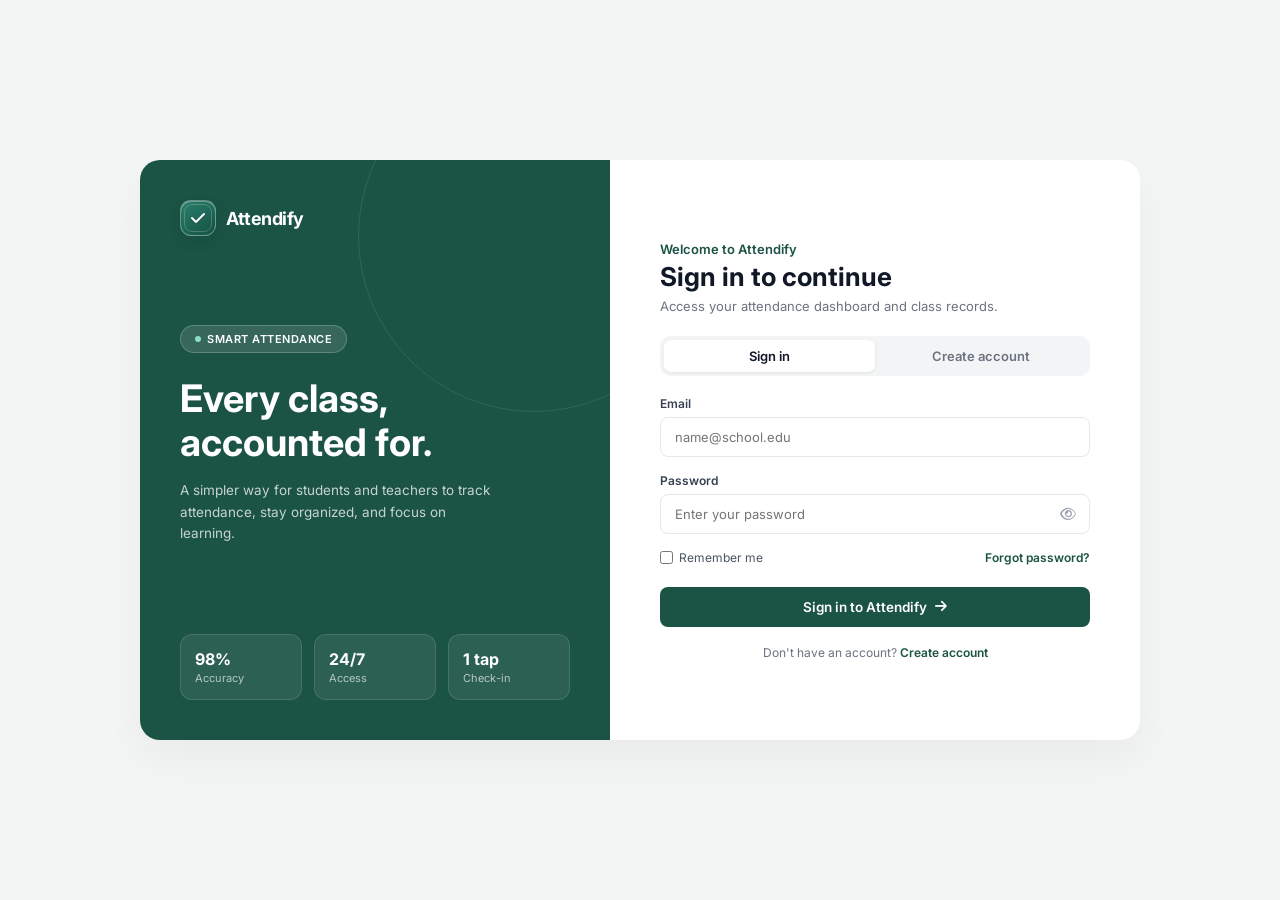
==== commit 8bcdb0b5: "v0.04 new ui design and working camera" ====
--- a/System.OOP/index.html
+++ b/System.OOP/index.html
@@ -10,7 +10,7 @@
   <link rel="stylesheet" href="https://cdnjs.cloudflare.com/ajax/libs/font-awesome/6.4.0/css/all.min.css">
   <link rel="stylesheet" href="style.css" />
 </head>
-<body>
+<body class="auth-page">
 
   <div class="card-container">
     <!-- Left Hero Section -->
@@ -60,18 +60,8 @@
       </div>
 
       <form id="login-form">
-        <label class="input-label">I am a</label>
-        <div class="role-selector">
-          <button type="button" class="role-btn active" data-role="student">
-            <i class="fa-solid fa-graduation-cap"></i> Student
-          </button>
-          <button type="button" class="role-btn" data-role="teacher">
-            <i class="fa-regular fa-user"></i> Teacher
-          </button>
-        </div>
-
         <div class="input-group">
-          <label for="email" id="email-label">Student email</label>
+          <label for="email" id="email-label">Email</label>
           <input type="email" id="email" placeholder="name@school.edu" required />
         </div>
 
--- a/System.OOP/style.css
+++ b/System.OOP/style.css
@@ -362,6 +362,120 @@
   font-weight: 600;
 }
 
+@media (max-width: 760px) {
+  body.auth-page {
+    align-items: flex-start;
+    padding: 16px;
+  }
+
+  .card-container {
+    flex-direction: column;
+    max-width: 520px;
+    min-height: 0;
+  }
+
+  .left-panel {
+    flex: none;
+    padding: 28px 32px;
+  }
+
+  .hero-content {
+    margin: 24px 0;
+  }
+
+  .right-panel {
+    flex: none;
+    padding: 36px 40px;
+  }
+}
+
+@media (max-width: 520px) {
+  body.auth-page {
+    padding: 0;
+    background: #ffffff;
+  }
+
+  .card-container {
+    max-width: none;
+    min-height: 100vh;
+    border-radius: 0;
+    box-shadow: none;
+  }
+
+  .left-panel {
+    padding: 24px 22px 20px;
+  }
+
+  .hero-content {
+    margin: 20px 0 0;
+  }
+
+  .badge {
+    margin-bottom: 12px;
+  }
+
+  .hero-content h1 {
+    font-size: 28px;
+  }
+
+  .hero-content p {
+    max-width: 360px;
+    font-size: 12.5px;
+  }
+
+  .stats-grid {
+    display: none;
+  }
+
+  .right-panel {
+    padding: 28px 22px 32px;
+  }
+
+  .form-header h2 {
+    font-size: 22px;
+  }
+
+  .welcome-tag {
+    font-size: 12px;
+  }
+
+  .subtitle {
+    font-size: 12px;
+  }
+
+  .tab-btn,
+  .role-btn {
+    font-size: 12px;
+  }
+
+  .submit-btn {
+    font-size: 13px;
+  }
+
+  .footer-text {
+    font-size: 11px;
+  }
+
+  .tab-btn,
+  .role-btn {
+    min-height: 44px;
+  }
+
+  .input-group input {
+    min-height: 48px;
+    padding: 12px 14px;
+    font-size: 16px;
+  }
+
+  .password-wrapper input {
+    padding-right: 42px;
+  }
+
+  .submit-btn {
+    min-height: 48px;
+  }
+}
+
 /* Dashboard Styles */
 body.dashboard-body {
   background-color: #f6f8f7;
@@ -650,6 +764,123 @@
 .qr-sub {
   font-size: 11px;
   color: rgba(255, 255, 255, 0.65);
+}
+
+.qr-expand-button {
+  display: flex;
+  flex-direction: column;
+  align-items: center;
+  gap: 8px;
+  padding: 0;
+  border: 0;
+  background: transparent;
+  color: #1b5344;
+  cursor: zoom-in;
+}
+
+.qr-expand-button:focus-visible {
+  outline: 3px solid #68c2a8;
+  outline-offset: 4px;
+  border-radius: 6px;
+}
+
+.qr-expand-hint {
+  font-size: 10px;
+  font-weight: 600;
+}
+
+.student-qr-dialog {
+  width: min(420px, calc(100vw - 32px));
+  max-width: calc(100vw - 32px);
+  max-height: calc(100vh - 32px);
+  padding: 0;
+  overflow: visible;
+  border: 0;
+  background: transparent;
+}
+
+.student-qr-dialog::backdrop {
+  background: rgba(12, 30, 25, 0.72);
+  backdrop-filter: blur(5px);
+}
+
+.student-qr-dialog-card {
+  position: relative;
+  max-height: calc(100vh - 32px);
+  overflow-y: auto;
+  padding: 38px 28px 30px;
+  border: 1px solid #e1e9e5;
+  border-radius: 20px;
+  background: #ffffff;
+  box-shadow: 0 24px 60px rgba(15, 23, 42, 0.28);
+  text-align: center;
+}
+
+.student-qr-close {
+  position: absolute;
+  top: 14px;
+  right: 14px;
+  width: 34px;
+  height: 34px;
+  border: 0;
+  border-radius: 50%;
+  background: #f0f4f2;
+  color: #53615d;
+  font-size: 22px;
+  cursor: pointer;
+}
+
+.student-qr-close:hover {
+  background: #e2ebe6;
+}
+
+.student-qr-close:focus-visible {
+  outline: 3px solid #68c2a8;
+  outline-offset: 2px;
+}
+
+.student-qr-dialog-tag {
+  margin-bottom: 8px;
+  color: #1b695b;
+  font-size: 10px;
+  font-weight: 700;
+  letter-spacing: 0.8px;
+}
+
+.student-qr-dialog-card h2 {
+  max-width: 290px;
+  margin: 0 auto;
+  color: #17211e;
+  font-size: 20px;
+}
+
+.student-qr-dialog-id {
+  margin-top: 5px;
+  color: #66736e;
+  font-size: 13px;
+  font-weight: 600;
+}
+
+.student-qr-large {
+  display: flex;
+  justify-content: center;
+  margin: 22px 0 16px;
+  padding: 12px;
+  border: 1px solid #e7ece9;
+  border-radius: 16px;
+  background: #ffffff;
+}
+
+.student-qr-large img,
+.student-qr-large canvas {
+  width: min(260px, 68vw) !important;
+  height: min(260px, 68vw) !important;
+}
+
+.student-qr-dialog-hint {
+  color: #66736e;
+  font-size: 12px;
+  line-height: 1.5;
 }
 
 .dashboard-sidebar {
@@ -1288,6 +1519,25 @@
   .join-class-modal-card h2 {
     font-size: 23px;
   }
+}
+
+.cal-status-time {
+  font-size: 9px;
+  font-weight: 600;
+  line-height: 1.2;
+  white-space: nowrap;
+}
+
+.cal-cell.status-present .cal-status-time {
+  color: #1b5344;
+}
+
+.cal-cell.status-late .cal-status-time {
+  color: #b45309;
+}
+
+.cal-cell.status-absent .cal-status-time {
+  color: #b91c1c;
 }
 
 /* Upload Photo Page Layout */
@@ -2487,6 +2737,90 @@
   font-weight: 600;
 }
 
+.attendance-status-time {
+  display: block;
+  margin-top: 4px;
+  color: #78837e;
+  font-size: 9px;
+  line-height: 1.3;
+  white-space: normal;
+}
+
+.scan-result {
+  margin-top: 14px;
+  padding: 14px;
+  border: 1px solid #dfe9e3;
+  border-radius: 12px;
+  background: #f8fbf9;
+}
+
+.scan-result-student {
+  display: flex;
+  align-items: center;
+  gap: 10px;
+  margin-bottom: 12px;
+  color: #1b695b;
+}
+
+.scan-result-student > i {
+  font-size: 21px;
+}
+
+.scan-result-student strong,
+.scan-result-student span {
+  display: block;
+}
+
+.scan-result-student strong {
+  color: #202a26;
+  font-size: 13px;
+}
+
+.scan-result-student span {
+  margin-top: 3px;
+  color: #78837e;
+  font-size: 11px;
+}
+
+.scan-result > p:not(.checkin-status) {
+  margin-bottom: 10px;
+  color: #53615b;
+  font-size: 12px;
+}
+
+.scan-result-actions {
+  display: grid;
+  grid-template-columns: repeat(2, minmax(0, 1fr));
+  gap: 8px;
+}
+
+.scan-result-actions button {
+  width: 100%;
+}
+
+.scan-result-actions button:disabled {
+  cursor: default;
+  opacity: 0.65;
+}
+
+.scan-result-actions .scan-late-button {
+  background: #b66b16;
+  box-shadow: 0 5px 12px rgba(182, 107, 22, 0.14);
+}
+
+.scan-result-actions .scan-late-button:hover {
+  background: #925410;
+}
+
+.scan-result .checkin-status {
+  min-height: 0;
+  padding-bottom: 0;
+}
+
+.scan-next-button {
+  color: #1b695b;
+}
+
 .attendance-status-select:disabled {
   cursor: default;
   opacity: 1;
@@ -3077,4 +3411,690 @@
   .cal-status-text {
     font-size: 8.5px;
   }
+}
+
+/* Dashboard visual accents */
+body.dashboard-body,
+body.teacher-dashboard-body {
+  background: linear-gradient(180deg, #edf6f1 0, #f6f8f7 280px);
+}
+
+.dashboard-body .navbar,
+.teacher-dashboard-body .navbar {
+  background: rgba(255, 255, 255, 0.96);
+  border-bottom-color: #dce9e1;
+  box-shadow: 0 3px 14px rgba(27, 83, 68, 0.04);
+}
+
+.dashboard-body .dashboard-header,
+.teacher-dashboard-body .dashboard-header {
+  padding: 26px 28px;
+  border: 1px solid #d7e9de;
+  border-radius: 20px;
+  background: linear-gradient(115deg, #e1f1e8 0%, #f1f8f4 72%, #edf5f0 100%);
+  box-shadow: 0 8px 22px rgba(27, 83, 68, 0.05);
+}
+
+.teacher-dashboard-body .btn-create-section {
+  border-color: #1b5344;
+  background: #1b5344;
+  color: #ffffff;
+  box-shadow: 0 4px 10px rgba(27, 83, 68, 0.16);
+}
+
+.teacher-dashboard-body .btn-create-section:hover {
+  border-color: #144034;
+  background: #144034;
+}
+
+.teacher-dashboard-body .folder-tab {
+  border-color: #cfe4d8;
+  background: #dcefe4;
+}
+
+.teacher-dashboard-body .folder-body {
+  border-color: #dce9e1;
+  box-shadow: 0 6px 18px rgba(27, 83, 68, 0.055);
+}
+
+.teacher-dashboard-body .folder-card:hover .folder-body {
+  border-color: #b7d7c5;
+  box-shadow: 0 12px 24px rgba(27, 83, 68, 0.1);
+}
+
+.teacher-dashboard-body .course-pill {
+  background: #edf6f1;
+  color: #275b48;
+}
+
+.teacher-dashboard-body .folder-footer {
+  border-top-color: #e6efe9;
+}
+
+.teacher-dashboard-body .next-class-banner {
+  border-color: #d7e9de;
+  background: linear-gradient(110deg, #ffffff 0%, #f1f8f4 100%);
+}
+
+.teacher-empty-state {
+  grid-column: 1 / -1;
+  padding: 38px 24px;
+  border: 1px dashed #bcd7c7;
+  border-radius: 18px;
+  background: linear-gradient(145deg, #ffffff 0%, #f1f8f4 100%);
+  text-align: center;
+}
+
+.teacher-empty-icon {
+  display: grid;
+  width: 52px;
+  height: 52px;
+  margin: 0 auto 14px;
+  place-items: center;
+  border-radius: 16px;
+  background: #e2f2e9;
+  color: #1b6951;
+  font-size: 21px;
+}
+
+.teacher-empty-state h4 {
+  margin-bottom: 6px;
+  color: #17211e;
+  font-size: 16px;
+}
+
+.teacher-empty-state p {
+  max-width: 360px;
+  margin: 0 auto;
+  color: #65736c;
+  font-size: 13px;
+  line-height: 1.5;
+}
+
+.teacher-empty-action {
+  display: inline-flex;
+  min-height: 44px;
+  align-items: center;
+  justify-content: center;
+  gap: 8px;
+  margin-top: 18px;
+  padding: 0 16px;
+  border-radius: 10px;
+  background: #1b5344;
+  color: #ffffff;
+  font-size: 13px;
+  font-weight: 600;
+  text-decoration: none;
+  transition: background-color 0.2s ease, transform 0.2s ease;
+}
+
+.teacher-empty-action:hover {
+  transform: translateY(-1px);
+  background: #144034;
+}
+
+.dashboard-body .dash-card {
+  border-color: #dce9e1;
+  box-shadow: 0 5px 16px rgba(27, 83, 68, 0.045);
+}
+
+.dashboard-body .classes-section {
+  padding: 24px;
+  border: 1px solid #e0ebe4;
+  border-radius: 18px;
+  background: rgba(255, 255, 255, 0.72);
+}
+
+.dashboard-body .empty-classes-card {
+  border-color: #cddfd4;
+  background: linear-gradient(145deg, #ffffff 0%, #f5faf7 100%);
+}
+
+/* Mobile dashboard layouts */
+@media (max-width: 640px) {
+  .dashboard-body .navbar,
+  .teacher-dashboard-body .navbar {
+    flex-wrap: wrap;
+    gap: 14px 12px;
+    padding: 14px 18px;
+  }
+
+  .dashboard-body .nav-brand .brand-name,
+  .teacher-dashboard-body .nav-brand .brand-name {
+    font-size: 17px;
+  }
+
+  .dashboard-body .user-nav,
+  .teacher-dashboard-body .user-nav {
+    width: 100%;
+    min-width: 0;
+    gap: 10px;
+  }
+
+  .dashboard-body .philippine-clock,
+  .teacher-dashboard-body .philippine-clock {
+    min-width: 76px;
+    align-items: flex-start;
+    margin: 0;
+  }
+
+  .dashboard-body .user-info,
+  .teacher-dashboard-body .user-info {
+    min-width: 0;
+    flex: 1;
+    text-align: left;
+  }
+
+  .dashboard-body .user-display-name,
+  .teacher-dashboard-body .user-display-name {
+    overflow: hidden;
+    text-overflow: ellipsis;
+    white-space: nowrap;
+  }
+
+  .dashboard-body .user-avatar,
+  .teacher-dashboard-body .user-avatar {
+    flex: 0 0 36px;
+    width: 36px;
+    height: 36px;
+  }
+
+  .dashboard-body .btn-signout,
+  .teacher-dashboard-body .btn-signout {
+    min-height: 40px;
+    padding: 8px 12px;
+    white-space: nowrap;
+  }
+
+  .dashboard-body .dashboard-container,
+  .teacher-dashboard-body .dashboard-container {
+    width: 100%;
+    margin: 28px auto 40px;
+    padding: 0 18px;
+  }
+
+  .dashboard-body .dashboard-header,
+  .teacher-dashboard-body .dashboard-header {
+    flex-direction: column;
+    align-items: stretch;
+    gap: 18px;
+    margin-bottom: 24px;
+    padding: 22px 20px;
+  }
+
+  .dashboard-body .dashboard-header h1,
+  .teacher-dashboard-body .dashboard-header h1 {
+    font-size: clamp(25px, 7vw, 30px);
+    line-height: 1.2;
+    overflow-wrap: anywhere;
+  }
+
+  .dashboard-body .dashboard-header .subtitle,
+  .teacher-dashboard-body .dashboard-header .subtitle {
+    margin-top: 8px;
+    line-height: 1.5;
+  }
+
+  .dashboard-body .btn-join-class,
+  .teacher-dashboard-body .btn-create-section {
+    width: fit-content;
+    min-height: 44px;
+    padding: 10px 16px;
+  }
+
+  .dashboard-body .dashboard-grid {
+    grid-template-columns: minmax(0, 1fr);
+    gap: 16px;
+    margin-bottom: 30px;
+  }
+
+  .dashboard-body .student-pass-card {
+    flex-direction: column;
+    border-radius: 16px;
+  }
+
+  .dashboard-body .pass-info-side {
+    min-width: 0;
+    padding: 24px 22px;
+  }
+
+  .dashboard-body .pass-field h2 {
+    font-size: 23px;
+    overflow-wrap: anywhere;
+  }
+
+  .dashboard-body .pass-field h3 {
+    font-size: 16px;
+    overflow-wrap: anywhere;
+  }
+
+  .dashboard-body .pass-footer {
+    align-items: flex-start;
+    line-height: 1.5;
+  }
+
+  .dashboard-body .pass-qr-side {
+    display: grid;
+    grid-template-columns: auto minmax(0, 1fr);
+    grid-template-rows: auto auto;
+    justify-content: stretch;
+    justify-items: start;
+    gap: 4px 14px;
+    padding: 18px 22px;
+    text-align: left;
+  }
+
+  .dashboard-body .qr-box {
+    grid-row: 1 / 3;
+    margin: 0;
+    padding: 10px;
+    border-radius: 12px;
+  }
+
+  .dashboard-body .qr-box img,
+  .dashboard-body .qr-box canvas {
+    width: 104px !important;
+    height: 104px !important;
+  }
+
+  .dashboard-body .qr-title {
+    align-self: end;
+    font-size: 12px;
+    line-height: 1.4;
+  }
+
+  .dashboard-body .qr-sub {
+    align-self: start;
+    line-height: 1.4;
+  }
+
+  .dashboard-body .dashboard-sidebar {
+    gap: 14px;
+  }
+
+  .dashboard-body .dash-card {
+    padding: 20px;
+    border-radius: 14px;
+  }
+
+  .dashboard-body .student-classes-heading {
+    align-items: flex-start;
+  }
+
+  .dashboard-body .empty-classes-card {
+    padding: 30px 20px;
+  }
+
+  .teacher-dashboard-body .sections-toolbar {
+    align-items: center;
+    gap: 12px;
+    margin-bottom: 18px;
+  }
+
+  .teacher-dashboard-body .sections-grid {
+    grid-template-columns: minmax(0, 1fr);
+    gap: 16px;
+    margin-bottom: 24px;
+  }
+
+  .teacher-dashboard-body .folder-body {
+    padding: 20px;
+  }
+
+  .teacher-dashboard-body .folder-card:hover {
+    transform: none;
+  }
+
+  .teacher-dashboard-body .btn-delete-section {
+    display: grid;
+    width: 40px;
+    height: 40px;
+    place-items: center;
+    border-radius: 10px;
+    background: #fff5f5;
+    opacity: 1;
+  }
+
+  .teacher-dashboard-body .next-class-banner {
+    align-items: stretch;
+    gap: 14px;
+    padding: 18px;
+  }
+
+  .teacher-dashboard-body .next-class-left {
+    align-items: flex-start;
+  }
+
+  .teacher-dashboard-body .next-class-left p {
+    line-height: 1.5;
+  }
+
+  .teacher-dashboard-body .next-class-right {
+    padding-top: 12px;
+    border-top: 1px solid #edf0ef;
+    text-align: left;
+  }
+}
+
+@media (max-width: 400px) {
+  .dashboard-body .navbar,
+  .teacher-dashboard-body .navbar {
+    padding-right: 14px;
+    padding-left: 14px;
+  }
+
+  .dashboard-body .dashboard-container,
+  .teacher-dashboard-body .dashboard-container {
+    padding-right: 14px;
+    padding-left: 14px;
+  }
+
+  .dashboard-body .user-nav,
+  .teacher-dashboard-body .user-nav {
+    gap: 8px;
+  }
+
+  .dashboard-body .philippine-clock,
+  .teacher-dashboard-body .philippine-clock {
+    min-width: 70px;
+  }
+
+  .dashboard-body .btn-signout,
+  .teacher-dashboard-body .btn-signout {
+    padding-right: 10px;
+    padding-left: 10px;
+  }
+
+  .dashboard-body .student-classes-heading {
+    flex-direction: column;
+    align-items: stretch;
+    gap: 12px;
+  }
+
+  .dashboard-body .student-classes-link {
+    min-height: 40px;
+    align-self: flex-start;
+  }
+
+  .teacher-dashboard-body .sections-toolbar {
+    align-items: flex-start;
+  }
+}
+
+.student-class-link,
+.student-section-link {
+  display: block;
+  color: inherit;
+  text-decoration: none;
+  transition: border-color 0.2s ease, box-shadow 0.2s ease, transform 0.2s ease;
+}
+
+.student-class-link:hover,
+.student-section-link:hover {
+  transform: translateY(-2px);
+  border-color: #b7d7c5;
+  box-shadow: 0 10px 24px rgba(27, 83, 68, 0.1);
+}
+
+.student-class-link:focus-visible,
+.student-section-link:focus-visible {
+  outline: 3px solid rgba(27, 83, 68, 0.3);
+  outline-offset: 3px;
+}
+
+.student-class-card-action,
+.student-section-card-action {
+  display: flex;
+  align-items: center;
+  justify-content: space-between;
+  gap: 8px;
+  margin-top: 14px;
+  padding-top: 12px;
+  border-top: 1px solid #e8efeb;
+  color: #1b6951;
+  font-size: 12px;
+  font-weight: 600;
+}
+
+.student-class-card-action i,
+.student-section-card-action i {
+  transition: transform 0.2s ease;
+}
+
+.student-class-link:hover .student-class-card-action i,
+.student-section-link:hover .student-section-card-action i {
+  transform: translateX(3px);
+}
+
+.student-attendance-page .dashboard-container {
+  max-width: 900px;
+}
+
+.student-attendance-page > .dashboard-container > .section-back-link {
+  margin-bottom: 18px;
+}
+
+.student-attendance-page .dashboard-header {
+  margin-bottom: 22px;
+}
+
+.student-attendance-card {
+  padding: 24px;
+  border: 1px solid #dce9e1;
+  border-radius: 18px;
+  background: #ffffff;
+  box-shadow: 0 8px 24px rgba(27, 83, 68, 0.06);
+}
+
+.student-attendance-topbar {
+  display: flex;
+  align-items: center;
+  justify-content: space-between;
+  gap: 16px;
+  margin-bottom: 16px;
+}
+
+.student-attendance-topbar .section-tag {
+  margin-bottom: 4px;
+  font-size: 11px;
+  letter-spacing: 0.06em;
+}
+
+.student-attendance-topbar h2 {
+  color: #17211e;
+  font-size: 21px;
+}
+
+.student-calendar-controls {
+  display: flex;
+  gap: 8px;
+}
+
+.student-calendar-controls button {
+  display: grid;
+  width: 40px;
+  height: 40px;
+  place-items: center;
+  border: 1px solid #dce9e1;
+  border-radius: 11px;
+  background: #f5faf7;
+  color: #1b5344;
+  cursor: pointer;
+  transition: background-color 0.2s ease, border-color 0.2s ease;
+}
+
+.student-calendar-controls button:hover:not(:disabled) {
+  border-color: #b7d7c5;
+  background: #e8f4ed;
+}
+
+.student-calendar-controls button:focus-visible {
+  outline: 3px solid rgba(27, 83, 68, 0.25);
+  outline-offset: 2px;
+}
+
+.student-calendar-controls button:disabled {
+  color: #9aa8a0;
+  cursor: not-allowed;
+}
+
+.student-attendance-legend {
+  display: flex;
+  flex-wrap: wrap;
+  gap: 14px;
+  margin-bottom: 14px;
+  color: #4b5563;
+  font-size: 12px;
+}
+
+.student-attendance-legend .legend-item {
+  display: inline-flex;
+  align-items: center;
+  gap: 6px;
+}
+
+.student-attendance-no-records,
+.student-attendance-empty {
+  padding: 14px 16px;
+  border: 1px solid #dce9e1;
+  border-radius: 12px;
+  background: #f5faf7;
+  color: #52665a;
+  font-size: 13px;
+  line-height: 1.5;
+}
+
+.student-attendance-no-records {
+  margin: -6px 0 18px;
+}
+
+.student-attendance-empty {
+  margin: 0 0 20px;
+}
+
+@media (max-width: 600px) {
+  .student-attendance-card {
+    padding: 18px 14px;
+    border-radius: 16px;
+  }
+
+  .student-attendance-topbar {
+    align-items: flex-start;
+  }
+
+  .student-attendance-topbar h2 {
+    font-size: 19px;
+  }
+
+  .student-attendance-legend {
+    gap: 9px 14px;
+    font-size: 11px;
+  }
+
+  .student-attendance-page .cal-cell {
+    padding: 6px 4px;
+  }
+
+  .student-attendance-page .cal-status-text {
+    font-size: 8px;
+    letter-spacing: 0;
+  }
+}
+
+.att-calendar-month-navigation {
+  display: flex;
+  align-items: center;
+  gap: 10px;
+}
+
+.att-calendar-month-navigation button {
+  display: grid;
+  width: 38px;
+  height: 38px;
+  flex: 0 0 38px;
+  place-items: center;
+  border: 1px solid #dce9e1;
+  border-radius: 10px;
+  background: #f5faf7;
+  color: #1b5344;
+  cursor: pointer;
+  transition: background-color 0.2s ease, border-color 0.2s ease;
+}
+
+.att-calendar-month-navigation button:hover:not(:disabled) {
+  border-color: #b7d7c5;
+  background: #e8f4ed;
+}
+
+.att-calendar-month-navigation button:focus-visible {
+  outline: 3px solid rgba(27, 83, 68, 0.25);
+  outline-offset: 2px;
+}
+
+.att-calendar-month-navigation button:disabled {
+  color: #9aa8a0;
+  cursor: not-allowed;
+}
+
+@media (max-width: 600px) {
+  .att-calendar-month-navigation {
+    width: 100%;
+    justify-content: space-between;
+  }
+
+  .att-calendar-month-navigation > div {
+    flex: 1;
+    text-align: center;
+  }
+}
+
+.dashboard-body .navbar,
+.teacher-dashboard-body .navbar {
+  position: relative;
+  border-bottom-color: #dce9e1;
+  box-shadow: 0 4px 16px rgba(27, 83, 68, 0.06);
+}
+
+.dashboard-body .navbar::before,
+.teacher-dashboard-body .navbar::before {
+  position: absolute;
+  top: 0;
+  right: 0;
+  left: 0;
+  height: 3px;
+  background: linear-gradient(90deg, #1b5344 0%, #5d9c78 58%, #b7d7c5 100%);
+  content: "";
+}
+
+.dashboard-body .user-nav,
+.teacher-dashboard-body .user-nav {
+  padding: 7px 10px;
+  border: 1px solid #e1ebe5;
+  border-radius: 999px;
+  background: linear-gradient(135deg, #f8fbf9 0%, #ffffff 100%);
+  box-shadow: 0 2px 6px rgba(27, 83, 68, 0.035);
+}
+
+.dashboard-body .philippine-clock,
+.teacher-dashboard-body .philippine-clock {
+  padding-right: 12px;
+  border-right: 1px solid #dfe9e3;
+}
+
+.dashboard-body .user-avatar,
+.teacher-dashboard-body .user-avatar {
+  box-shadow: 0 0 0 3px #ffffff, 0 0 0 4px #d7e9de;
+}
+
+.dashboard-body .btn-signout,
+.teacher-dashboard-body .btn-signout {
+  border-color: #dce9e1;
+  background: #ffffff;
+}
+
+.dashboard-body .btn-signout:hover,
+.teacher-dashboard-body .btn-signout:hover {
+  border-color: #b7d7c5;
+  background: #edf6f1;
+  color: #1b5344;
 }
